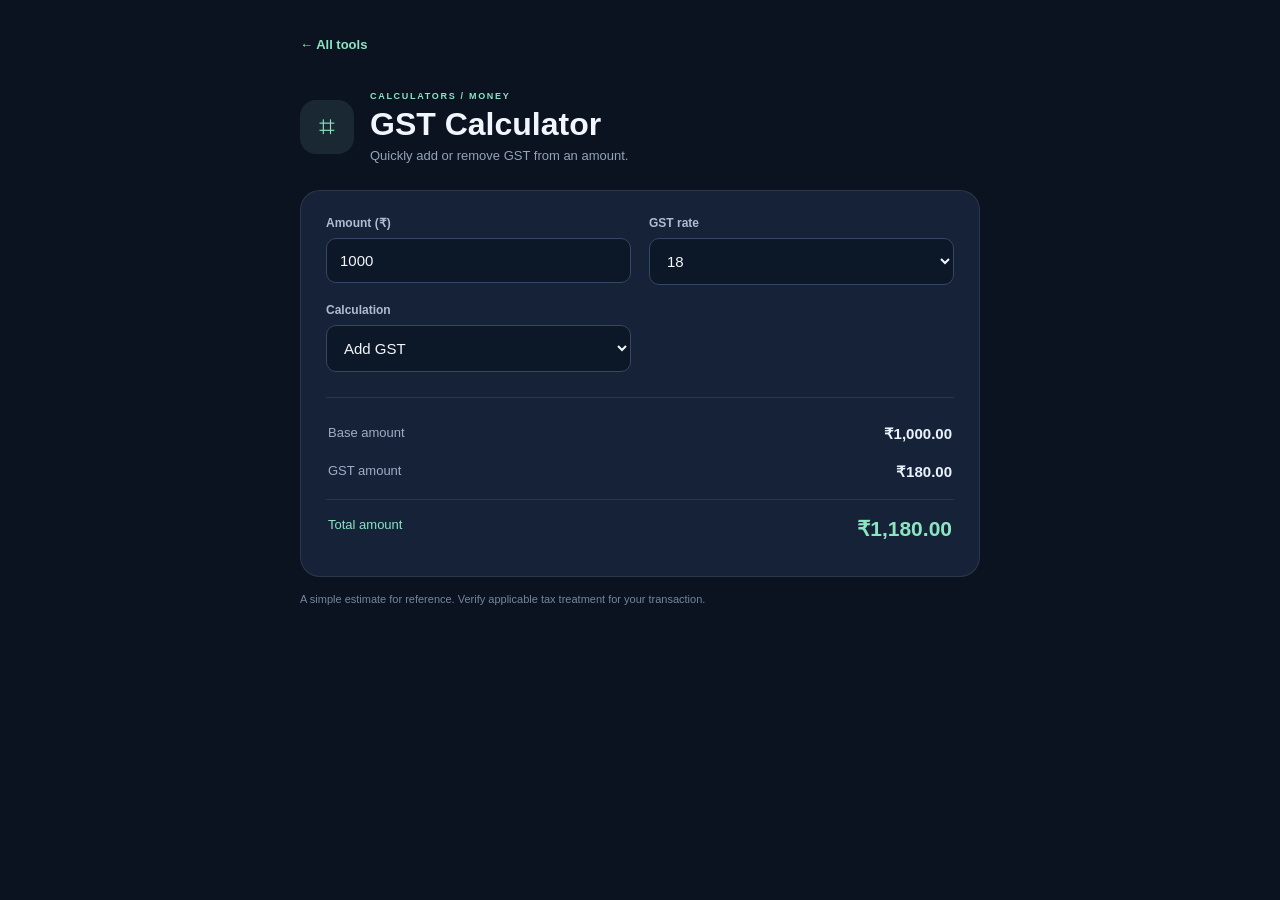
==== apps/calculators/gst/index.html @ 5e4638fd "Alpha Alpha" ====
<!doctype html><html lang="en"><head><meta charset="utf-8"><meta name="viewport" content="width=device-width,initial-scale=1"><title>GST Calculator — UtilityBox</title><link rel="stylesheet" href="../../../assets/css/tool.css"></head><body><main class="tool-shell"><a class="back" href="../../../index.html">← All tools</a><div class="tool-head"><span class="tool-icon">⌗</span><div><div class="kicker">CALCULATORS / MONEY</div><h1>GST Calculator</h1><p>Quickly add or remove GST from an amount.</p></div></div><section class="panel"><label>Amount (₹)<input id="amount" type="number" min="0" value="1000"></label><label>GST rate<select id="rate"><option>5</option><option>12</option><option selected>18</option><option>28</option></select></label><label>Calculation<select id="mode"><option value="add">Add GST</option><option value="remove">Remove GST</option></select></label><div class="results"><div><span>Base amount</span><b id="base">₹1,000.00</b></div><div><span>GST amount</span><b id="tax">₹180.00</b></div><div class="total"><span>Total amount</span><b id="total">₹1,180.00</b></div></div></section><p class="note">A simple estimate for reference. Verify applicable tax treatment for your transaction.</p></main><script src="gst.js"></script></body></html>
---- assets/css/tool.css ----
*{box-sizing:border-box}body{margin:0;background:#0b1220;color:#f2f6fc;font-family:"DM Sans",Arial,sans-serif;padding:35px 18px}.tool-shell{max-width:680px;margin:0 auto}.back{color:#8ce4c0;text-decoration:none;font-size:13px;font-weight:700}.tool-head{display:flex;gap:16px;align-items:center;margin:38px 0 27px}.tool-icon{width:54px;height:54px;border-radius:16px;background:#8ce4c01b;color:#8ce4c0;display:grid;place-items:center;font-size:28px}.kicker{font-size:9px;letter-spacing:1.7px;color:#8ce4c0;font-weight:800}.tool-head h1{font:700 32px "Space Grotesk",Arial;margin:5px 0}.tool-head p{color:#93a3ba;margin:0;font-size:13px}.panel{background:#152238;border:1px solid #ffffff18;border-radius:20px;padding:25px;display:grid;grid-template-columns:1fr 1fr;gap:18px}label{display:flex;flex-direction:column;gap:8px;color:#aebdd0;font-size:12px;font-weight:600}input,select{width:100%;background:#0c1728;border:1px solid #354761;border-radius:10px;padding:13px;color:#f2f6fc;font:500 15px Arial;outline:none}input:focus,select:focus{border-color:#8ce4c0}.results{grid-column:1/-1;border-top:1px solid #ffffff17;margin-top:7px;padding-top:17px}.results div{display:flex;justify-content:space-between;padding:10px 2px;color:#9eafc4;font-size:13px}.results b{color:#eaf2fb;font-size:15px}.results .total{border-top:1px solid #ffffff17;margin-top:8px;padding-top:17px;color:#8ce4c0}.results .total b{color:#8ce4c0;font-size:21px}.note{color:#74869e;font-size:11px;margin-top:16px}@media(max-width:520px){.panel{grid-template-columns:1fr;padding:19px}.results{grid-column:1}.tool-head h1{font-size:27px}}
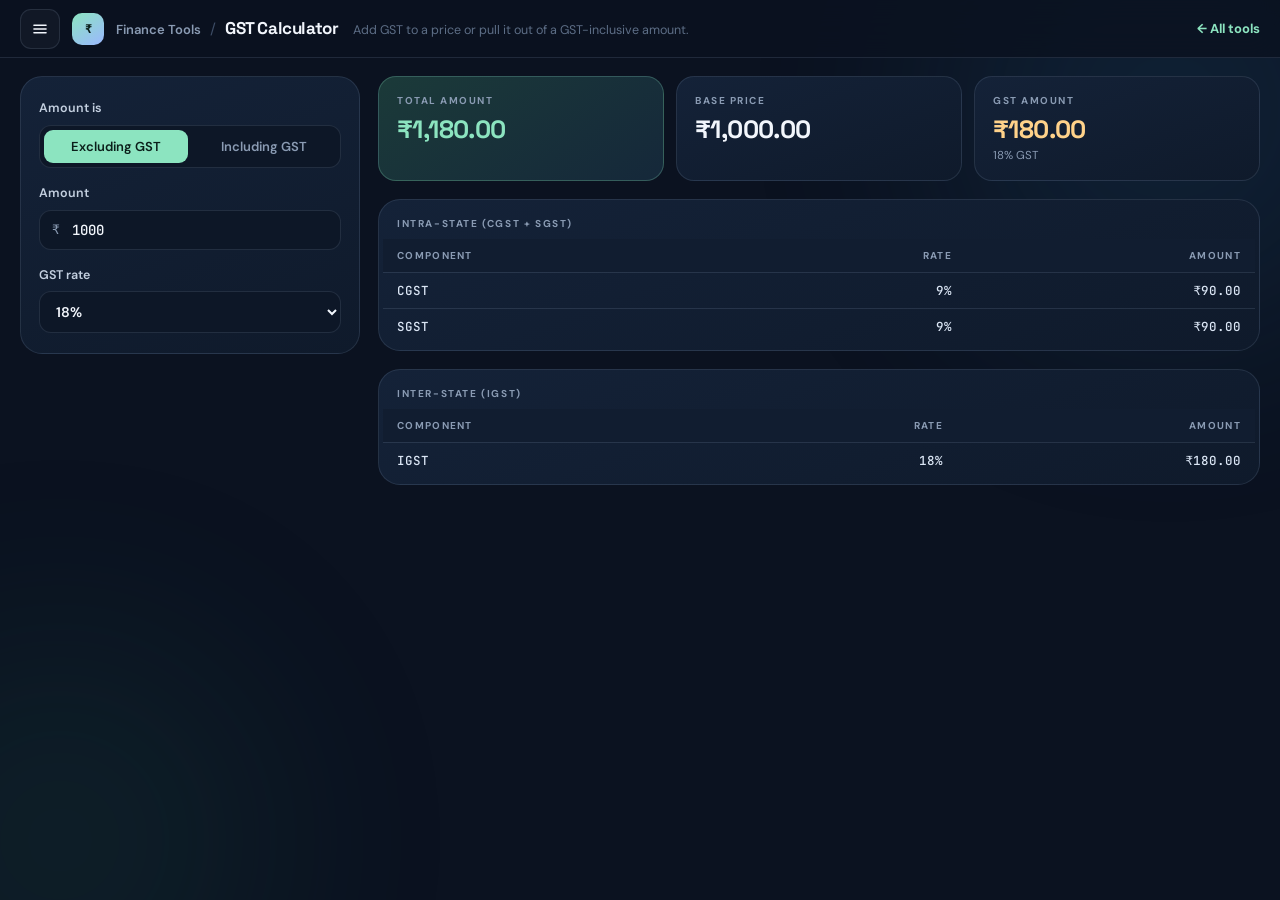
==== commit d06171f8: "Add Panchang and a Home tools category; redirect old tool links - New Home category with Grocery Lis" ====
--- a/apps/calculators/gst/index.html
+++ b/apps/calculators/gst/index.html
@@ -1 +1,5 @@
-<!doctype html><html lang="en"><head><meta charset="utf-8"><meta name="viewport" content="width=device-width,initial-scale=1"><title>GST Calculator — UtilityBox</title><link rel="stylesheet" href="../../../assets/css/tool.css"></head><body><main class="tool-shell"><a class="back" href="../../../index.html">← All tools</a><div class="tool-head"><span class="tool-icon">⌗</span><div><div class="kicker">CALCULATORS / MONEY</div><h1>GST Calculator</h1><p>Quickly add or remove GST from an amount.</p></div></div><section class="panel"><label>Amount (₹)<input id="amount" type="number" min="0" value="1000"></label><label>GST rate<select id="rate"><option>5</option><option>12</option><option selected>18</option><option>28</option></select></label><label>Calculation<select id="mode"><option value="add">Add GST</option><option value="remove">Remove GST</option></select></label><div class="results"><div><span>Base amount</span><b id="base">₹1,000.00</b></div><div><span>GST amount</span><b id="tax">₹180.00</b></div><div class="total"><span>Total amount</span><b id="total">₹1,180.00</b></div></div></section><p class="note">A simple estimate for reference. Verify applicable tax treatment for your transaction.</p></main><script src="gst.js"></script></body></html>+<!doctype html><html lang="en"><head><meta charset="utf-8"><title>Moved — GST Calculator</title>
+<meta name="robots" content="noindex"><link rel="canonical" href="../../finance/index.html#gst">
+<meta http-equiv="refresh" content="0; url=../../finance/index.html#gst">
+<script>location.replace("../../finance/index.html#gst")</script></head>
+<body style="background:#0b1220;color:#f2f6fc;font:15px system-ui;padding:40px">GST Calculator has moved. <a style="color:#8ce4c0" href="../../finance/index.html#gst">Open it here</a>.</body></html>
